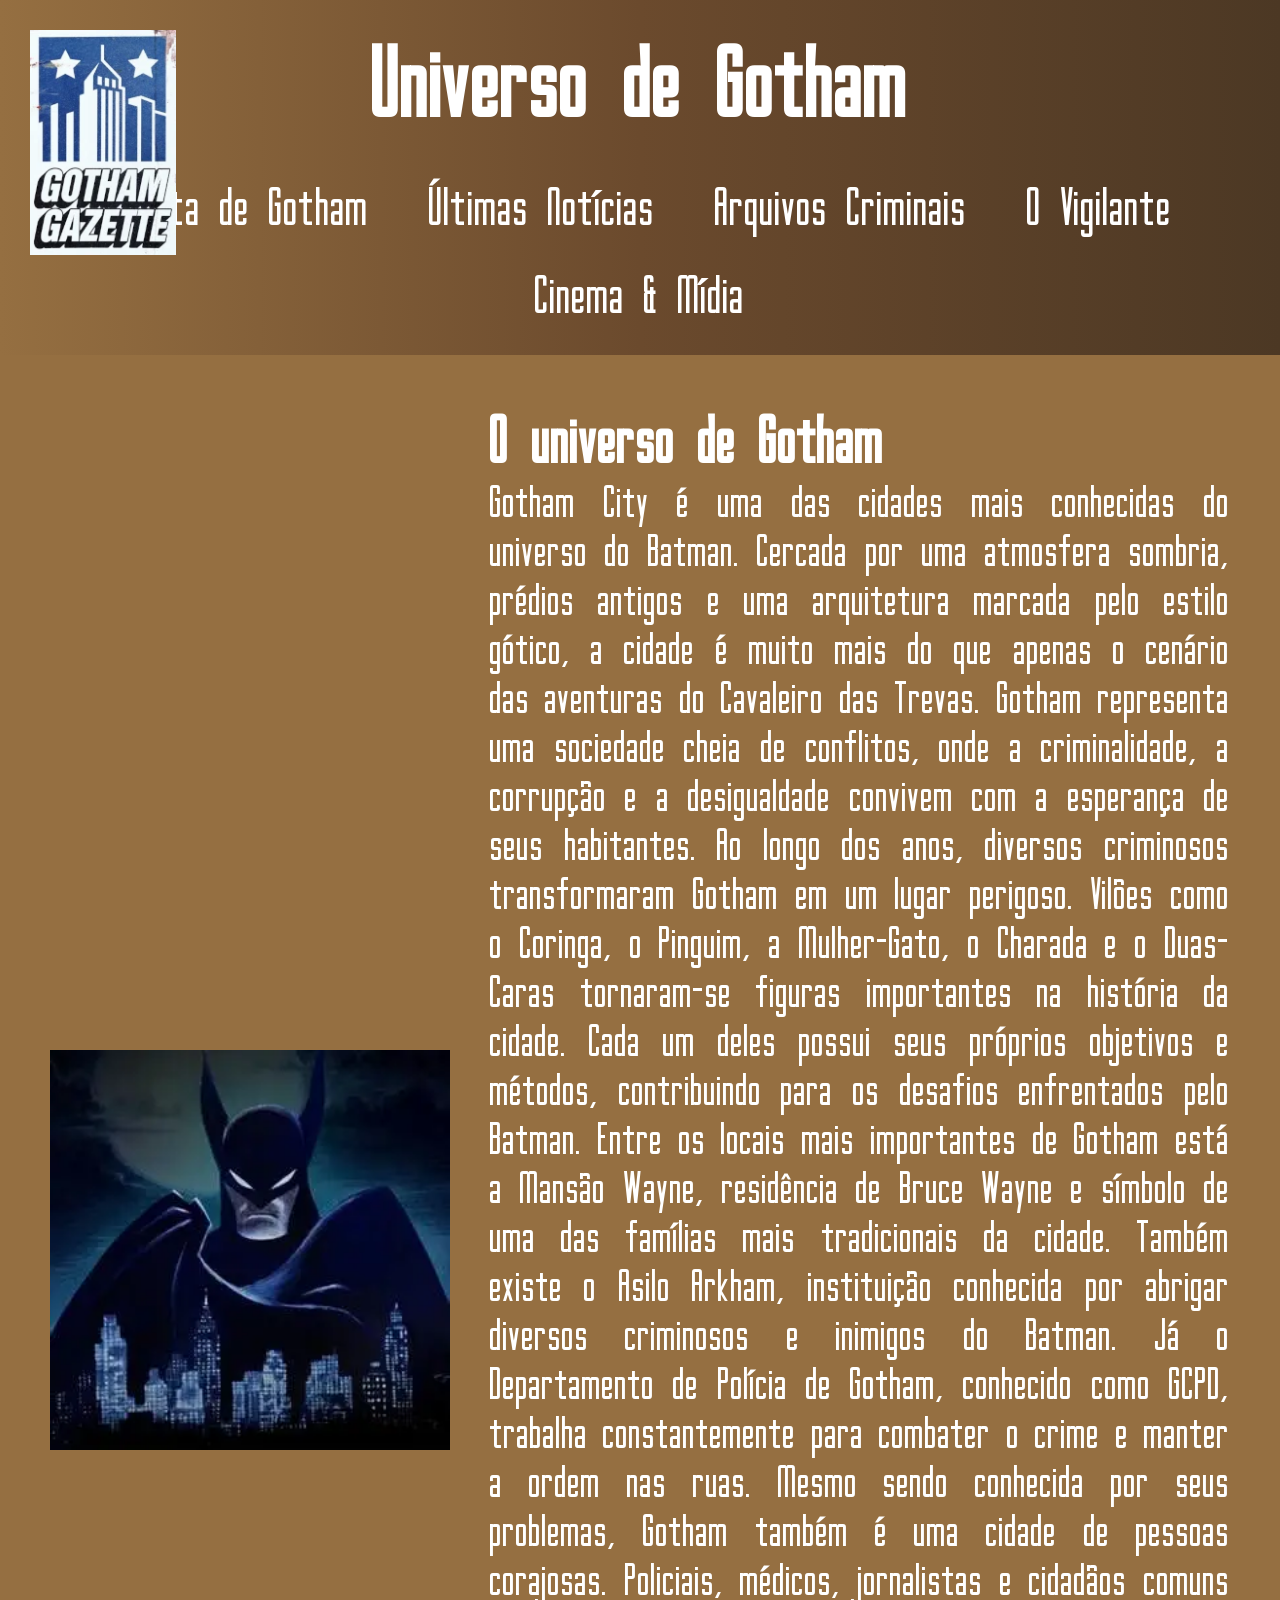
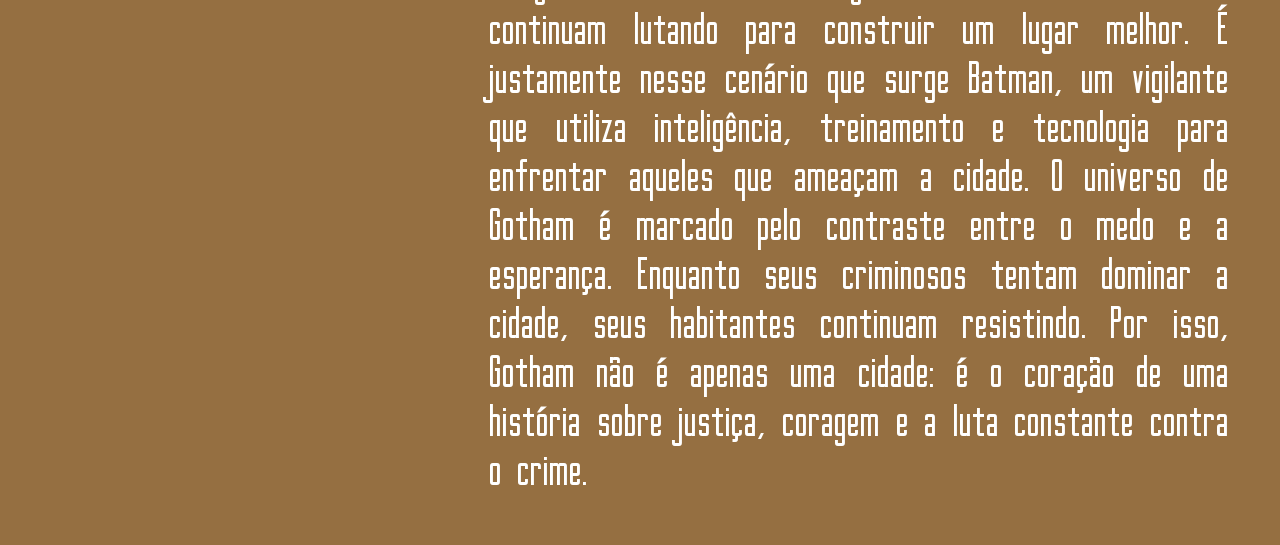
==== universo de gotham/universo.html @ fdb7f5cd "arquivos novos" ====
<!doctype html>
<html lang="pt-br">
  <head>
    <meta charset="UTF-8" />
    <meta name="viewport" content="width=device-width, initial-scale=1.0" />
    <title>Multiverso news</title>
    <link rel="stylesheet" href="/css/estilo.css" />
    <link
      rel="shortcut icon"
      type="image/x-icon"
      href="/img/icons8-batman-16 (1).png"
    />
    <style>
      
      @font-face {
  font-family: "Gotham";
  src: url("/font/GothamNights-e49g.ttf") format("truetype");
  font-display: swap;
}
    </style>
  </head>

  <body>

    <div class="container">
      <header class="header">
        <div class="logo">
          <img src="/img/Logo_da_Gotham_Gazette2.webp" alt="Logo do site" />
        </div>
        <h1>Universo de Gotham</h1>
      </header>
      
      <nav>
        <div class="menu">
        <ul>   
            <li><a href="/index.html">Gazeta de Gotham</a></li>
            <li><a href="#">Últimas Notícias</a></li>
            <li><a href="#">Arquivos Criminais</a></li>
            <li><a href="#">O Vigilante</a></li>
            <li><a href="#">Cinema & Mídia</a></li>
        </ul>
        </div>
      </nav>
    </div>

    <main>
    <article class="article">

        <img src="/img/OIP.webp" alt="Imagem do Batman observando Gotham">

        <div class="text">
            <h2>O universo de Gotham</h2>
            <p>

Gotham City é uma das cidades mais conhecidas do universo do Batman. Cercada por uma atmosfera sombria, prédios antigos e uma arquitetura marcada pelo estilo gótico, a cidade é muito mais do que apenas o cenário das aventuras do Cavaleiro das Trevas. Gotham representa uma sociedade cheia de conflitos, onde a criminalidade, a corrupção e a desigualdade convivem com a esperança de seus habitantes.

Ao longo dos anos, diversos criminosos transformaram Gotham em um lugar perigoso. Vilões como o Coringa, o Pinguim, a Mulher-Gato, o Charada e o Duas-Caras tornaram-se figuras importantes na história da cidade. Cada um deles possui seus próprios objetivos e métodos, contribuindo para os desafios enfrentados pelo Batman.

Entre os locais mais importantes de Gotham está a Mansão Wayne, residência de Bruce Wayne e símbolo de uma das famílias mais tradicionais da cidade. Também existe o Asilo Arkham, instituição conhecida por abrigar diversos criminosos e inimigos do Batman. Já o Departamento de Polícia de Gotham, conhecido como GCPD, trabalha constantemente para combater o crime e manter a ordem nas ruas.

Mesmo sendo conhecida por seus problemas, Gotham também é uma cidade de pessoas corajosas. Policiais, médicos, jornalistas e cidadãos comuns continuam lutando para construir um lugar melhor. É justamente nesse cenário que surge Batman, um vigilante que utiliza inteligência, treinamento e tecnologia para enfrentar aqueles que ameaçam a cidade.

O universo de Gotham é marcado pelo contraste entre o medo e a esperança. Enquanto seus criminosos tentam dominar a cidade, seus habitantes continuam resistindo. Por isso, Gotham não é apenas uma cidade: é o coração de uma história sobre justiça, coragem e a luta constante contra o crime.

            </p>
        </div>

    </article>
</main>

    
        
  </body>
</html>
---- css/estilo.css ----
*{
    margin: 0;
    padding: 0;
    box-sizing: border-box;
}
body{
    background:  #956f41;
}
.header {
    position: relative;
}

.container{
 
    width: 100%;
    background: linear-gradient(to right, #956f41, #6b4a2d, #4c3824);
    padding: 30px;
}

.container h1{

    text-align: center;
    margin-bottom: 40px;
    font-size: 90px;
    color: #fff;
    font-family: 'Gotham';

}

  .menu ul {
    display: flex;
    justify-content: center;
     flex-wrap: wrap;
     gap: 30px 60px;
    list-style: none;
}
  .menu a {
    color: #fff;
    font-family: "Gotham", sans-serif;
    font-size: 3rem;
    text-decoration: none;
  }
  
  .menu a:hover,
  .menu a:focus-visible {
    color: #d8b27c;
    text-decoration: underline;
  }
  
.logo { 
    position: absolute;
    top: 0px;
    left: 0px;
}
.logo img{
    height: 225px;
}

.article{
display: flex;
    align-items: center;
    gap: 40px;
    padding: 50px;

}

.article img {
    width: 600px;
    height: 400px;
    object-fit: cover;
}


.article h2 {
    color: white;
    font-family: "Gotham";
    font-size: 60px;
}
.text p{
    color: white;
    font-family: "Gotham";
    font-size: 40px;
    text-align: justify;
}
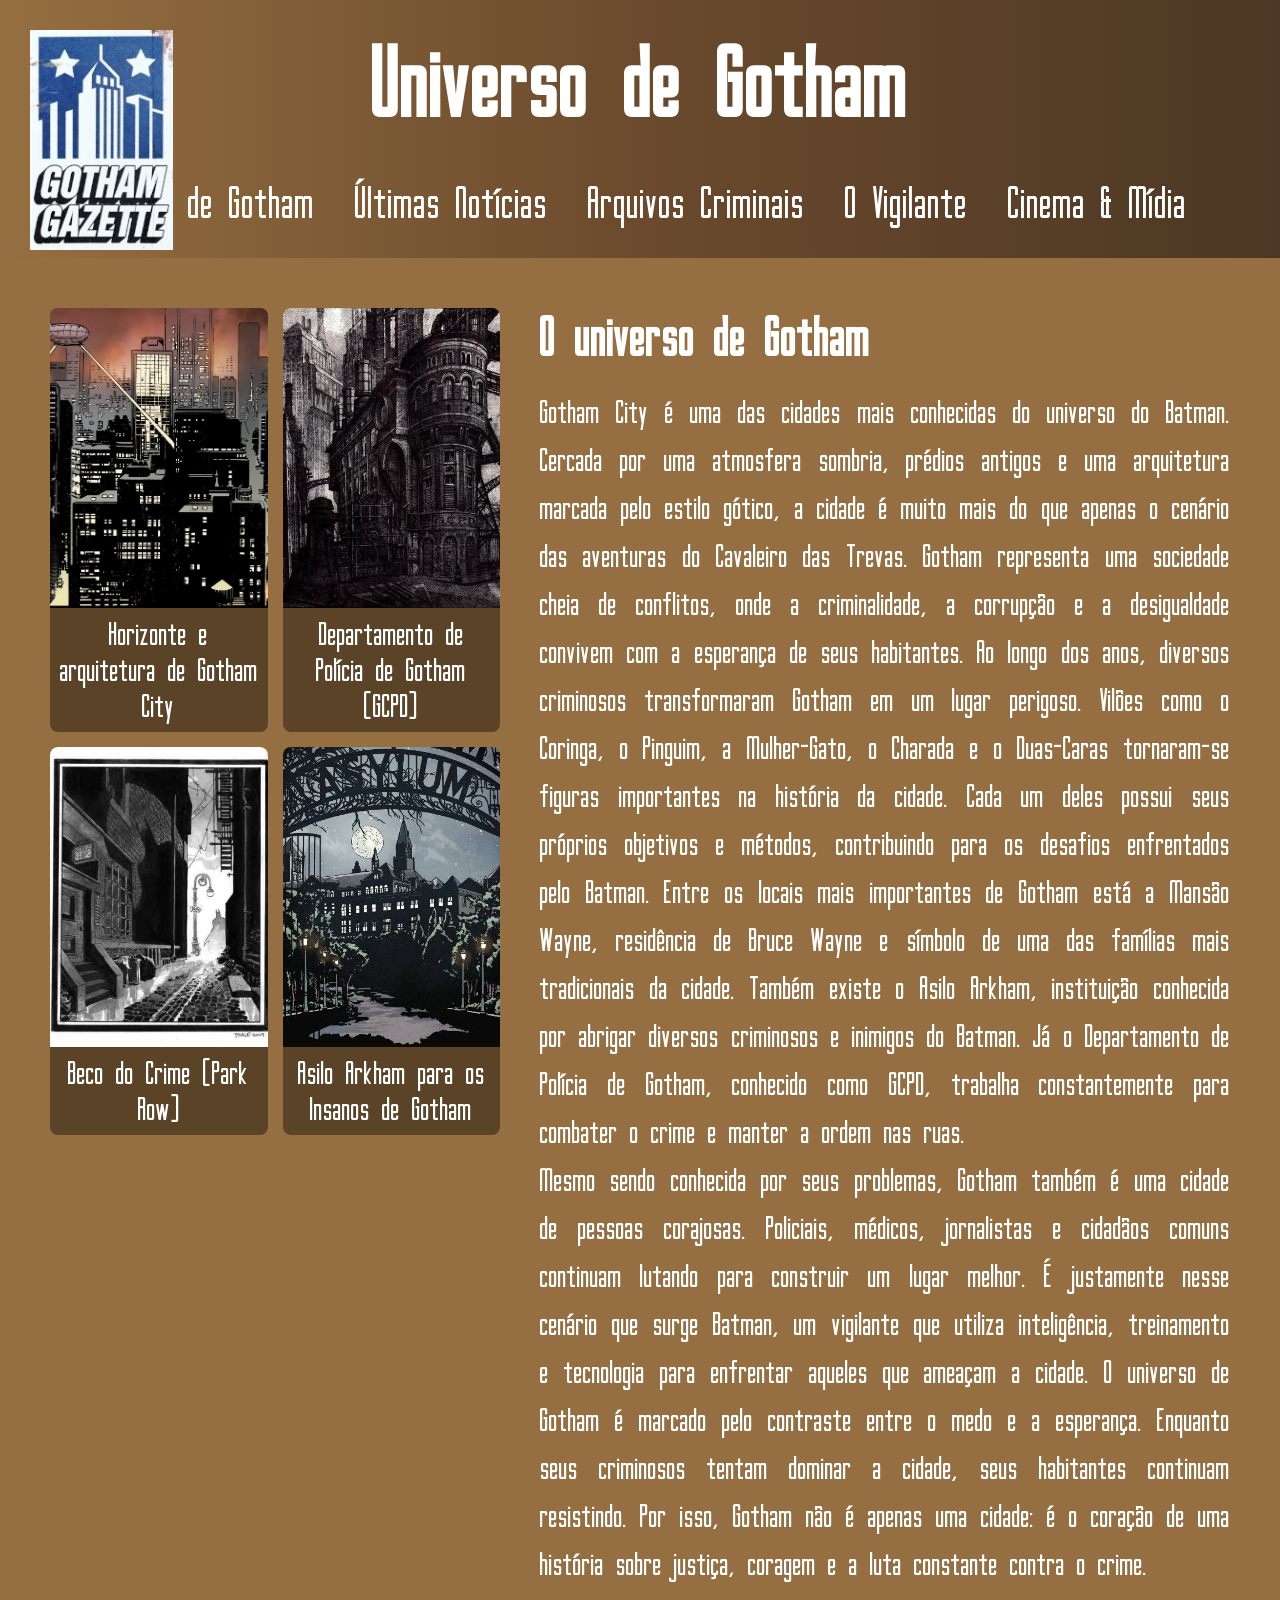
==== commit e93e4787: "Adiciona seção de galeria 2x2 e ajusta estilos CSS" ====
--- a/universo de gotham/universo.html
+++ b/universo de gotham/universo.html
@@ -11,17 +11,15 @@
       href="/img/icons8-batman-16 (1).png"
     />
     <style>
-      
       @font-face {
-  font-family: "Gotham";
-  src: url("/font/GothamNights-e49g.ttf") format("truetype");
-  font-display: swap;
-}
+        font-family: "Gotham";
+        src: url("/font/GothamNights-e49g.ttf") format("truetype");
+        font-display: swap;
+      }
     </style>
   </head>
 
   <body>
-
     <div class="container">
       <header class="header">
         <div class="logo">
@@ -32,43 +30,59 @@
       
       <nav>
         <div class="menu">
-        <ul>   
+          <ul>   
             <li><a href="/index.html">Gazeta de Gotham</a></li>
             <li><a href="#">Últimas Notícias</a></li>
             <li><a href="#">Arquivos Criminais</a></li>
             <li><a href="#">O Vigilante</a></li>
             <li><a href="#">Cinema & Mídia</a></li>
-        </ul>
+          </ul>
         </div>
       </nav>
     </div>
 
     <main>
-    <article class="article">
+      <article class="article">
+        <div class="galeria-grid">
+          <figure class="card-imagem">
+            <img src="/img/Gotham_skyline1.webp" alt="Visão geral de Gotham City">
+            <figcaption>Horizonte e arquitetura de Gotham City</figcaption>
+          </figure>
 
-        <img src="/img/OIP.webp" alt="Imagem do Batman observando Gotham">
+          <figure class="card-imagem">
+            <img src="/img/gotham_city_police_headquarters_001.jpg" alt="Quartel de polícia de Gotham">
+            <figcaption>Departamento de Polícia de Gotham (GCPD)</figcaption>
+          </figure>
+
+          <figure class="card-imagem">
+            <img src="/img/beco do crime.jpg" alt="Beco do Crime em Gotham">
+            <figcaption>Beco do Crime (Park Row)</figcaption>
+          </figure>
+
+          <figure class="card-imagem">
+            <img src="/img/asilum arkham.jpg" alt="Asilo Arkham">
+            <figcaption>Asilo Arkham para os Insanos de Gotham</figcaption>
+          </figure>
+        </div>
 
         <div class="text">
-            <h2>O universo de Gotham</h2>
-            <p>
-
-Gotham City é uma das cidades mais conhecidas do universo do Batman. Cercada por uma atmosfera sombria, prédios antigos e uma arquitetura marcada pelo estilo gótico, a cidade é muito mais do que apenas o cenário das aventuras do Cavaleiro das Trevas. Gotham representa uma sociedade cheia de conflitos, onde a criminalidade, a corrupção e a desigualdade convivem com a esperança de seus habitantes.
+          <h2>O universo de Gotham</h2>
+          <p>
+           Gotham City é uma das cidades mais conhecidas do universo do Batman. Cercada por uma atmosfera sombria, prédios antigos e uma arquitetura marcada pelo estilo gótico, a cidade é muito mais do que apenas o cenário das aventuras do Cavaleiro das Trevas. Gotham representa uma sociedade cheia de conflitos, onde a criminalidade, a corrupção e a desigualdade convivem com a esperança de seus habitantes.
 
 Ao longo dos anos, diversos criminosos transformaram Gotham em um lugar perigoso. Vilões como o Coringa, o Pinguim, a Mulher-Gato, o Charada e o Duas-Caras tornaram-se figuras importantes na história da cidade. Cada um deles possui seus próprios objetivos e métodos, contribuindo para os desafios enfrentados pelo Batman.
 
 Entre os locais mais importantes de Gotham está a Mansão Wayne, residência de Bruce Wayne e símbolo de uma das famílias mais tradicionais da cidade. Também existe o Asilo Arkham, instituição conhecida por abrigar diversos criminosos e inimigos do Batman. Já o Departamento de Polícia de Gotham, conhecido como GCPD, trabalha constantemente para combater o crime e manter a ordem nas ruas.
-
-Mesmo sendo conhecida por seus problemas, Gotham também é uma cidade de pessoas corajosas. Policiais, médicos, jornalistas e cidadãos comuns continuam lutando para construir um lugar melhor. É justamente nesse cenário que surge Batman, um vigilante que utiliza inteligência, treinamento e tecnologia para enfrentar aqueles que ameaçam a cidade.
+          <br>
+          <p>
+           Mesmo sendo conhecida por seus problemas, Gotham também é uma cidade de pessoas corajosas. Policiais, médicos, jornalistas e cidadãos comuns continuam lutando para construir um lugar melhor. É justamente nesse cenário que surge Batman, um vigilante que utiliza inteligência, treinamento e tecnologia para enfrentar aqueles que ameaçam a cidade.
 
 O universo de Gotham é marcado pelo contraste entre o medo e a esperança. Enquanto seus criminosos tentam dominar a cidade, seus habitantes continuam resistindo. Por isso, Gotham não é apenas uma cidade: é o coração de uma história sobre justiça, coragem e a luta constante contra o crime.
 
-            </p>
+
+          </p>
         </div>
-
-    </article>
-</main>
-
-    
-        
+      </article>
+    </main>
   </body>
 </html>
--- a/css/estilo.css
+++ b/css/estilo.css
@@ -1,85 +1,123 @@
-*{
+* {
     margin: 0;
     padding: 0;
     box-sizing: border-box;
 }
-body{
-    background:  #956f41;
+
+body {
+    background: #956f41;
 }
+
 .header {
     position: relative;
 }
 
-.container{
- 
+.container {
     width: 100%;
     background: linear-gradient(to right, #956f41, #6b4a2d, #4c3824);
     padding: 30px;
 }
 
-.container h1{
-
+.container h1 {
     text-align: center;
     margin-bottom: 40px;
-    font-size: 90px;
+    font-size: 90px; /* Ajustado de 90px para proportionalidade */
     color: #fff;
-    font-family: 'Gotham';
-
+    font-family: 'Gotham', sans-serif;
 }
 
-  .menu ul {
+.menu ul {
     display: flex;
     justify-content: center;
-     flex-wrap: wrap;
-     gap: 30px 60px;
+    flex-wrap: wrap;
+    gap: 20px 40px;
     list-style: none;
 }
-  .menu a {
+
+.menu a {
     color: #fff;
     font-family: "Gotham", sans-serif;
-    font-size: 3rem;
+    font-size: 40px; /* Ajustado de 3rem para não quebrar a navegação */
     text-decoration: none;
-  }
-  
-  .menu a:hover,
-  .menu a:focus-visible {
+}
+
+.menu a:hover,
+.menu a:focus-visible {
     color: #d8b27c;
     text-decoration: underline;
-  }
-  
+}
+
 .logo { 
     position: absolute;
     top: 0px;
     left: 0px;
 }
-.logo img{
-    height: 225px;
+
+.logo img {
+    height: 220px; /* Reduzido levemente para alinhar com o cabeçalho */
 }
 
-.article{
-display: flex;
-    align-items: center;
+/* Layout Principal */
+.article {
+    display: flex;
+    align-items: flex-start; /* Alinha topo da galeria com o topo do texto */
     gap: 40px;
     padding: 50px;
-
 }
 
-.article img {
-    width: 600px;
-    height: 400px;
-    object-fit: cover;
+/* Galeria Grid 2x2 */
+.galeria-grid {
+    display: grid;
+    grid-template-columns: repeat(2, 1fr);
+    gap: 15px;
+    flex: 1; 
+    min-width: 450px; 
 }
 
+.card-imagem {
+    margin: 0;
+    display: flex;
+    flex-direction: column;
+    background-color: rgba(0, 0, 0, 0.4);
+    border-radius: 8px;
+    overflow: hidden;
+}
+
+.card-imagem img {
+    width: 100%;
+    height: 300px;
+    object-fit: cover;
+    display: block;
+}
+
+.card-imagem figcaption {
+    color: #fff;
+    font-family: "Gotham", sans-serif;
+    font-size: 30px;
+    padding: 8px;
+    text-align: center;
+}
+.card-imagem figcaption#vigilante {
+    font-size: 50px; 
+    padding: 10px;
+}
+
+/* Seção de Texto */
+.text {
+    flex: 2;
+}
 
 .article h2 {
     color: white;
-    font-family: "Gotham";
-    font-size: 60px;
+    font-family: "Gotham", sans-serif;
+    font-size: 50px; /* Ajustado de 60px */
+    margin-bottom: 20px;
 }
-.text p{
+
+.text p {
     color: white;
-    font-family: "Gotham";
-    font-size: 40px;
+    font-family: "Gotham", sans-serif;
+    font-size: 30px; /* Ajustado de 40px para leitura padrão */
+    line-height: 1.6;  /* Melhora o espaçamento entre linhas */
     text-align: justify;
-}
-    
+}
